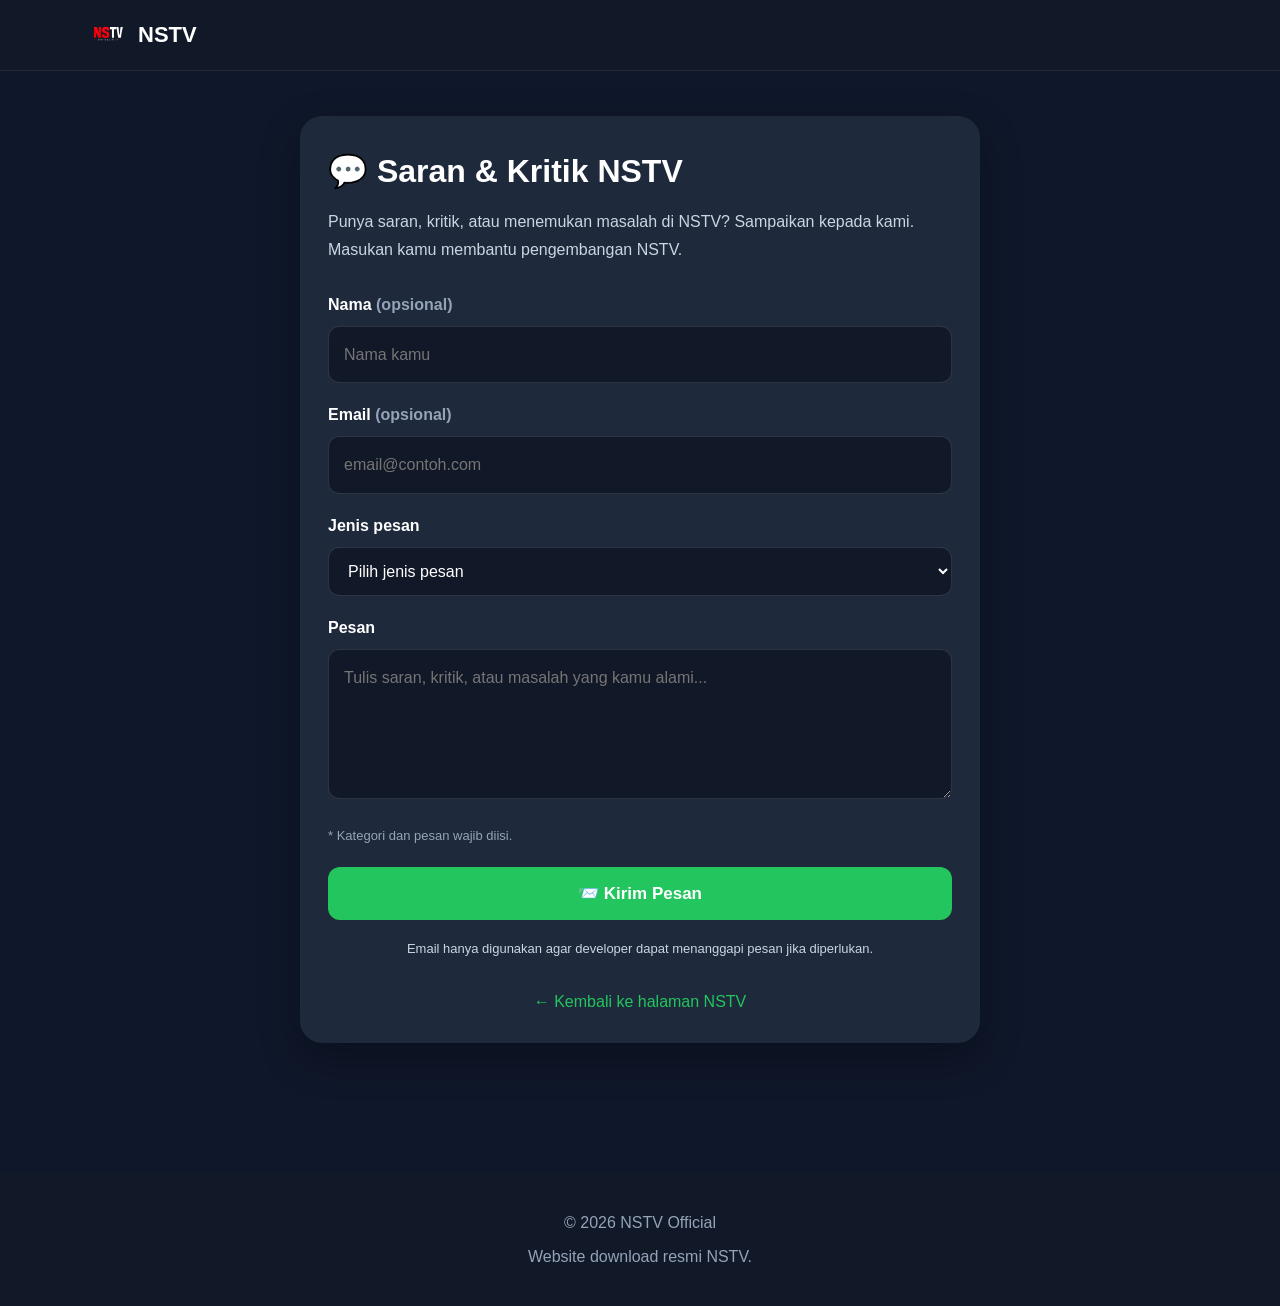
==== feedback.html @ 1d1c7f83 "Add NSTV feedback page with Formspree" ====
<!DOCTYPE html>
<html lang="id">
<head>
    <meta charset="UTF-8">
    <meta name="viewport" content="width=device-width, initial-scale=1.0">
    <title>Saran & Kritik - NSTV Official</title>
    <meta name="description" content="Kirim saran, kritik, atau laporan masalah kepada developer NSTV.">
    <link rel="icon" type="image/png" href="img/logo.png">
    <link rel="stylesheet" href="css/style.css">
    <style>
        .feedback-page{padding:45px 0 70px}.feedback-card{max-width:680px;margin:auto;background:#1e293b;border-radius:22px;padding:28px;box-shadow:0 15px 40px rgba(0,0,0,.3)}
        .feedback-card h1{font-size:32px;margin-bottom:10px}.feedback-card>p{color:#cbd5e1;margin-bottom:28px}.form-group{margin-bottom:18px}.form-group label{display:block;font-weight:bold;margin-bottom:8px}.form-group input,.form-group select,.form-group textarea{width:100%;padding:14px 15px;border:1px solid rgba(255,255,255,.12);border-radius:11px;background:#111827;color:#fff;font:inherit;outline:none}.form-group textarea{min-height:150px;resize:vertical}.form-group input:focus,.form-group select:focus,.form-group textarea:focus{border-color:#22c55e}.required-note{font-size:13px;color:#94a3b8;margin-bottom:20px}.feedback-submit{width:100%;border:0;background:#22c55e;color:#fff;padding:16px;border-radius:12px;font-size:17px;font-weight:bold;cursor:pointer}.feedback-submit:hover{background:#16a34a}.back-link{display:block;text-align:center;margin-top:22px;color:#22c55e;text-decoration:none}.privacy-note{font-size:13px;color:#94a3b8;margin-top:18px;text-align:center}
        @media(max-width:600px){.feedback-page{padding:30px 0 50px}.feedback-card{padding:22px}.feedback-card h1{font-size:28px}}
    </style>
</head>
<body>
<header><div class="container"><nav><a class="logo" href="index.html" style="text-decoration:none;color:#fff"><img src="img/logo.png" alt="NSTV Logo"><span>NSTV</span></a></nav></div></header>
<section class="feedback-page"><div class="container"><div class="feedback-card">
    <h1>💬 Saran & Kritik NSTV</h1>
    <p>Punya saran, kritik, atau menemukan masalah di NSTV? Sampaikan kepada kami. Masukan kamu membantu pengembangan NSTV.</p>
    <form action="https://formspree.io/f/moealabl" method="POST">
        <div class="form-group"><label for="name">Nama <span style="color:#94a3b8">(opsional)</span></label><input id="name" name="name" type="text" placeholder="Nama kamu"></div>
        <div class="form-group"><label for="email">Email <span style="color:#94a3b8">(opsional)</span></label><input id="email" name="email" type="email" placeholder="email@contoh.com"></div>
        <div class="form-group"><label for="category">Jenis pesan</label><select id="category" name="category" required><option value="">Pilih jenis pesan</option><option>Saran</option><option>Kritik</option><option>Laporan masalah</option><option>Masalah streaming</option><option>Lainnya</option></select></div>
        <div class="form-group"><label for="message">Pesan</label><textarea id="message" name="message" placeholder="Tulis saran, kritik, atau masalah yang kamu alami..." required></textarea></div>
        <input type="hidden" name="_subject" value="Saran & Kritik NSTV">
        <p class="required-note">* Kategori dan pesan wajib diisi.</p>
        <button class="feedback-submit" type="submit">📨 Kirim Pesan</button>
    </form>
    <p class="privacy-note">Email hanya digunakan agar developer dapat menanggapi pesan jika diperlukan.</p>
    <a class="back-link" href="index.html">← Kembali ke halaman NSTV</a>
</div></div></section>
<footer><div class="container"><p>© 2026 NSTV Official</p><p>Website download resmi NSTV.</p></div></footer>
</body>
</html>
---- css/style.css ----
/* ===========================
   NSTV Official Website
   style.css
=========================== */

*{
    margin:0;
    padding:0;
    box-sizing:border-box;
}

html{
    scroll-behavior:smooth;
}

body{
    font-family:Arial,Helvetica,sans-serif;
    background:#0f172a;
    color:#ffffff;
    line-height:1.7;
}

/* ===========================
   Container
=========================== */

.container{
    width:90%;
    max-width:1100px;
    margin:auto;
}

/* ===========================
   Header
=========================== */

header{
    position:sticky;
    top:0;
    z-index:1000;
    background:#111827;
    border-bottom:1px solid rgba(255,255,255,.08);
}

nav{
    display:flex;
    justify-content:space-between;
    align-items:center;
    height:70px;
}

.logo{
    display:flex;
    align-items:center;
    gap:12px;
}

.logo img{
    width:42px;
    height:42px;
    border-radius:10px;
}

.logo span{
    font-size:24px;
    font-weight:bold;
}

.menu{
    display:flex;
    gap:25px;
}

.menu a{
    color:#fff;
    text-decoration:none;
    transition:.3s;
}

.menu a:hover{
    color:#22c55e;
}

/* ===========================
   Hero
=========================== */

.hero{
    padding:80px 0;
}

.hero-grid{
    display:grid;
    grid-template-columns:1fr 360px;
    gap:50px;
    align-items:center;
}

.badge{
    display:inline-block;
    padding:8px 18px;
    background:#1e293b;
    border-radius:30px;
    color:#22c55e;
    margin-bottom:20px;
    font-size:14px;
}

.hero h1{
    font-size:58px;
    margin-bottom:20px;
}

.hero p{
    color:#cbd5e1;
    margin-bottom:35px;
}

.hero-buttons{
    display:flex;
    gap:15px;
    flex-wrap:wrap;
}

.btn{
    padding:15px 30px;
    border-radius:10px;
    text-decoration:none;
    font-weight:bold;
    transition:.3s;
}

.btn-primary{
    background:#22c55e;
    color:#fff;
}

.btn-primary:hover{
    background:#16a34a;
}

.btn-outline{
    border:2px solid #22c55e;
    color:#22c55e;
}

.btn-outline:hover{
    background:#22c55e;
    color:#fff;
}

/* ===========================
   Hero Card
=========================== */

.hero-card{

    background:#1e293b;

    padding:35px;

    border-radius:20px;

    text-align:center;

    box-shadow:0 15px 35px rgba(0,0,0,.3);

}

.hero-card img{

    width:120px;

    margin-bottom:20px;

}

.hero-card h2{

    margin-bottom:20px;

}

.hero-card ul{

    list-style:none;

}

.hero-card li{

    padding:8px 0;

    border-bottom:1px solid rgba(255,255,255,.08);

}

/* ===========================
   Stats
=========================== */

.stats{

    padding:70px 0;

}

.stats .container{

    display:grid;

    grid-template-columns:repeat(auto-fit,minmax(180px,1fr));

    gap:20px;

}

.stat{

    background:#1e293b;

    border-radius:18px;

    text-align:center;

    padding:30px;

}

.stat h2{

    color:#22c55e;

    font-size:38px;

}

.stat p{

    color:#cbd5e1;

}

/* ===========================
   Features
=========================== */

.features{

    padding:80px 0;

}

.features h2{

    text-align:center;

    margin-bottom:40px;

}

.feature-grid{

    display:grid;

    grid-template-columns:repeat(auto-fit,minmax(220px,1fr));

    gap:25px;

}

.feature{

    background:#1e293b;

    border-radius:20px;

    padding:30px;

    transition:.3s;

}

.feature:hover{

    transform:translateY(-8px);

}

.feature h3{

    margin-bottom:15px;

}

.feature p{

    color:#cbd5e1;

}

/* ===========================
   Screenshot
=========================== */

.screenshots{

    padding:80px 0;

}

.screenshots h2{

    text-align:center;

    margin-bottom:40px;

}

.screens{

    display:grid;

    grid-template-columns:repeat(auto-fit,minmax(220px,1fr));

    gap:25px;

}

.screens img{

    width:100%;

    border-radius:18px;

    transition:.3s;

}

.screens img:hover{

    transform:scale(1.04);

}

/* ===========================
   Download
=========================== */

.download{

    padding:80px 0;

    text-align:center;

}

.download p{

    margin:20px 0 35px;

    color:#cbd5e1;

}

.download-button{

    display:inline-block;

    background:#22c55e;

    color:#fff;

    text-decoration:none;

    padding:18px 40px;

    border-radius:12px;

    font-size:20px;

    font-weight:bold;

    transition:.3s;

}

.download-button:hover{

    background:#16a34a;

}

/* ===========================
   FAQ
=========================== */

.faq{

    padding:80px 0;

}

.faq h2{

    text-align:center;

    margin-bottom:40px;

}

.faq-item{

    background:#1e293b;

    border-radius:15px;

    padding:25px;

    margin-bottom:20px;

}

.faq-item h3{

    margin-bottom:10px;

}

.faq-item p{

    color:#cbd5e1;

}

/* ===========================
   Footer
=========================== */

footer{

    margin-top:60px;

    padding:30px 0;

    background:#111827;

    text-align:center;

    color:#94a3b8;

}

footer p{

    margin:6px 0;

}

/* ===========================
   Responsive
=========================== */

@media(max-width:900px){

.hero-grid{

grid-template-columns:1fr;

}

.hero{

text-align:center;

}

.hero-buttons{

justify-content:center;

}

.menu{

display:none;

}

.hero h1{

font-size:42px;

}

}

@media(max-width:600px){

.hero{

padding:60px 0;

}

.hero h1{

font-size:34px;

}

.download-button{

width:100%;

}

.btn{

width:100%;

text-align:center;

}

.hero-buttons{

flex-direction:column;

}

}

/* ===== Screenshot Slider ===== */

.slide{
    display:none;
    width:100%;
    border-radius:20px;
}

.slide.active{
    display:block;
}

.slides{
    overflow:hidden;
    border-radius:20px;
    box-shadow:0 15px 35px rgba(0,0,0,.4);
}

.slide{
    width:100%;
    display:none;
}

.slide.active{
    display:block;
}

.nav{
    position:absolute;
    top:50%;
    transform:translateY(-50%);
    width:50px;
    height:50px;
    border:none;
    border-radius:50%;
    background:#22c55e;
    color:#fff;
    cursor:pointer;
    font-size:28px;
    box-shadow:0 8px 20px rgba(0,0,0,.3);
}

.prev{
    left:-25px;
}

.next{
    right:-60px;
}

.nav:hover{
    background:#16a34a;
}

/* ===== Hero Baru ===== */

.hero{
    padding:60px 0;
}

.hero-grid{
    display:grid;
    grid-template-columns:1fr 320px;
    gap:60px;
    align-items:center;
}

.hero-left h1{
    font-size:60px;
    margin:15px 0;
}

.hero-left p{
    color:#cbd5e1;
    margin-bottom:30px;
}

.hero-info{
    display:flex;
    gap:15px;
    margin-bottom:30px;
    flex-wrap:wrap;
}

.hero-info div{
    background:#1e293b;
    padding:15px 22px;
    border-radius:12px;
    text-align:center;
    min-width:90px;
}

.hero-info strong{
    display:block;
    color:#22c55e;
    margin-bottom:5px;
}

.phone{
    width:280px;
    margin:auto;
    background:#111827;
    padding:10px;
    border-radius:35px;
    box-shadow:0 20px 60px rgba(0,0,0,.5);
}

.phone img{
    width:100%;
    border-radius:25px;
    display:block;
}

@media(max-width:900px){

.hero-grid{

grid-template-columns:1fr;

text-align:center;

}

.hero-info{

justify-content:center;

}

}

/* =====================================================
   NSTV - FINAL MOBILE POLISH
   Tambahkan di PALING BAWAH style.css
===================================================== */

/* ---------- Header ---------- */

.logo img {
    width: 36px;
    height: 36px;
    border-radius: 9px;
}

.logo span {
    font-size: 22px;
}

/* ---------- Hero ---------- */

.hero {
    padding: 55px 0 45px;
}

.hero-grid {
    gap: 45px;
}

.hero-left h1 {
    font-size: 58px;
    letter-spacing: -2px;
}

.hero-left p {
    max-width: 560px;
}

.hero-info {
    gap: 12px;
}

.hero-info div {
    min-width: 100px;
    padding: 14px 18px;
}

.phone {
    width: 270px;
}

/* ---------- Download button ---------- */

.download-button {
    box-shadow: 0 10px 30px rgba(34, 197, 94, .20);
}

/* ---------- Screenshot section ---------- */

.screenshots {
    padding: 55px 0 70px;
}

.screenshots h2 {
    margin-bottom: 28px;
}

.slider {
    width: min(240px, 68vw);
}

.slides {
    overflow: hidden;
    border-radius: 22px;
    background: #111827;
    box-shadow: 0 15px 40px rgba(0, 0, 0, .35);
}

.slide {
    width: 100%;
    height: auto;
    display: none;
    border-radius: 22px;
}

.slide.active {
    display: block;
}

/* ---------- Slider arrows ---------- */

.nav {
    position: absolute;
    top: 50%;
    transform: translateY(-50%);
    width: 42px;
    height: 42px;
    border: 0;
    border-radius: 50%;
    background: #22c55e;
    color: #fff;
    cursor: pointer;
    font-size: 24px;
    line-height: 42px;
    padding: 0;
    z-index: 5;
    box-shadow: 0 5px 18px rgba(0, 0, 0, .35);
}

.nav:hover {
    background: #16a34a;
    transform: translateY(-50%) scale(1.05);
}

.prev {
    left: -20px;
}

.next {
    right: -20px;
}

/* ---------- Download section ---------- */

.download {
    padding: 65px 0 75px;
}

.download h2 {
    font-size: 30px;
}

.download p {
    max-width: 600px;
    margin: 15px auto 30px;
}

/* ---------- Mobile ---------- */

@media (max-width: 600px) {

    .container {
        width: 88%;
    }

    /* Header */

    nav {
        height: 64px;
    }

    .logo img {
        width: 32px;
        height: 32px;
        border-radius: 8px;
    }

    .logo span {
        font-size: 20px;
    }

    /* Hero */

    .hero {
        padding: 48px 0 35px;
    }

    .hero-grid {
        gap: 40px;
    }

    .hero-left h1 {
        font-size: 52px;
        margin: 14px 0;
    }

    .hero-left p {
        font-size: 16px;
        line-height: 1.7;
    }

    .hero-info {
        display: grid;
        grid-template-columns: repeat(3, 1fr);
        gap: 9px;
        width: 100%;
    }

    .hero-info div {
        min-width: 0;
        padding: 13px 7px;
        border-radius: 14px;
    }

    .hero-info strong {
        font-size: 14px;
    }

    .hero-info span {
        font-size: 14px;
    }

    .hero-right {
        margin-top: 5px;
    }

    .phone {
        width: min(250px, 72vw);
    }

    /* Download button */

    .download-button {
        width: 100%;
        padding: 17px 20px;
        font-size: 18px;
    }

    /* Screenshot */

    .screenshots {
        padding: 45px 0 55px;
    }

    .screenshots h2 {
        font-size: 25px;
        margin-bottom: 22px;
    }

    .slider {
    width: min(240px, 68vw);
   }

    .slides {
        border-radius: 19px;
    }

    .slide {
        border-radius: 19px;
    }

    .nav {
        width: 40px;
        height: 40px;
        line-height: 40px;
        font-size: 21px;
    }

    .prev {
        left: -17px;
    }

    .next {
        right: -17px;
    }

    /* Download section */

    .download {
        padding: 55px 0 65px;
    }

    .download h2 {
        font-size: 27px;
    }

    .download p {
        font-size: 15px;
        line-height: 1.7;
    }

    /* Footer */

    footer {
        padding: 28px 0;
        font-size: 14px;
    }
}

/* ---------- Very small phones ---------- */

@media (max-width: 380px) {

    .hero-left h1 {
        font-size: 46px;
    }

    .hero-info div {
        padding: 11px 5px;
    }

    .hero-info strong,
    .hero-info span {
        font-size: 12px;
    }

    .phone {
        width: 230px;
    }

    .slider {
    width: 220px;
   }

    .nav {
        width: 36px;
        height: 36px;
        line-height: 36px;
        font-size: 19px;
    }

    .prev {
        left: -15px;
    }

    .next {
        right: -15px;
    }
}

/* ===== Perbaikan gambar logo pada Download ===== */

.download img {
    display: block;
    width: 180px !important;
    height: auto !important;
    max-width: 55vw !important;
    margin: 25px auto !important;
    border-radius: 20px;
    object-fit: contain;
}

/* Tampilan HP */
@media (max-width: 600px) {

    .download img {
        width: 150px !important;
        max-width: 45vw !important;
        margin: 20px auto !important;
    }

}

/* =====================================================
   NSTV - PANDUAN DOWNLOAD & INSTAL
===================================================== */

.install-guide {
    padding: 70px 0 80px;
}

.guide-header {
    text-align: center;
    max-width: 650px;
    margin: 0 auto 35px;
}

.guide-badge {
    display: inline-block;
    padding: 8px 18px;
    border-radius: 30px;
    background: #1e293b;
    color: #22c55e;
    font-size: 14px;
    margin-bottom: 15px;
}

.guide-header h2 {
    margin: 0 0 15px;
    font-size: 32px;
}

.guide-header p {
    margin: 0;
    color: #cbd5e1;
    line-height: 1.7;
}

/* ---------- Accordion ---------- */

.guide-box {
    max-width: 720px;
    margin: auto;
}

.guide-box details {
    background: #172338;
    border: 1px solid rgba(255,255,255,.05);
    border-radius: 16px;
    margin-bottom: 12px;
    overflow: hidden;
}

.guide-box summary {
    display: flex;
    align-items: center;
    gap: 14px;
    padding: 18px 20px;
    cursor: pointer;
    list-style: none;
    font-weight: 600;
    color: #fff;
}

.guide-box summary::-webkit-details-marker {
    display: none;
}

.guide-box summary::after {
    content: "+";
    margin-left: auto;
    font-size: 24px;
    color: #22c55e;
}

.guide-box details[open] summary::after {
    content: "−";
}

.step-number {
    display: flex;
    align-items: center;
    justify-content: center;
    flex-shrink: 0;

    width: 34px;
    height: 34px;

    border-radius: 50%;

    background: #22c55e;
    color: #fff;

    font-size: 15px;
    font-weight: bold;
}

.guide-content {
    padding: 0 20px 20px 68px;
    color: #cbd5e1;
    line-height: 1.7;
}

.guide-content p {
    margin: 0 0 12px;
}

.guide-content p:last-child {
    margin-bottom: 0;
}

.guide-content strong {
    color: #fff;
}

/* ---------- Security note ---------- */

.security-note {
    display: flex;
    align-items: flex-start;
    gap: 15px;

    max-width: 720px;

    margin: 25px auto 0;
    padding: 20px;

    background: rgba(30,41,59,.65);

    border: 1px solid rgba(34,197,94,.15);

    border-radius: 16px;
}

.security-icon {
    font-size: 28px;
    line-height: 1;
}

.security-note strong {
    color: #22c55e;
}

.security-note p {
    margin: 8px 0 0;
    color: #cbd5e1;
    line-height: 1.7;
    font-size: 14px;
}

/* ---------- Mobile ---------- */

@media (max-width: 600px) {

    .install-guide {
        padding: 55px 0 65px;
    }

    .guide-header h2 {
        font-size: 27px;
    }

    .guide-header p {
        font-size: 15px;
    }

    .guide-box summary {
        padding: 16px;
        font-size: 15px;
    }

    .step-number {
        width: 32px;
        height: 32px;
        font-size: 14px;
    }

    .guide-content {
        padding: 0 16px 18px 62px;
        font-size: 14px;
    }

    .security-note {
        padding: 17px;
    }

    .security-note p {
        font-size: 13px;
    }

}
/* =========================================
   NSTV - LATEST RELEASE
========================================= */

.latest-release-section {
    width: 100%;
    max-width: 850px;
    margin: 70px auto 40px;
    padding: 0 20px;
    text-align: center;
    box-sizing: border-box;
}

.latest-release-title {
    margin-bottom: 12px;
}

.latest-release-title span {
    font-size: 32px;
    font-weight: 700;
    color: #ffffff;
}

.latest-release-description {
    margin: 0 auto 25px;
    max-width: 600px;
    color: #cbd5e1;
    font-size: 16px;
    line-height: 1.7;
}

/* Kotak release dari JavaScript */

#latest-download {
    width: 100%;
    max-width: 620px;
    margin: 0 auto;
}

/* Override tampilan kotak release */

#latest-download > div {
    margin-top: 20px !important;
    padding: 28px 22px !important;
    border-radius: 22px !important;
    background: #172338 !important;
    border: 1px solid rgba(34, 197, 94, 0.15) !important;
    box-shadow: 0 15px 40px rgba(0, 0, 0, 0.18);
}

/* Badge versi */

#latest-download > div > div:first-child {
    display: inline-block !important;
    padding: 7px 16px !important;
    border-radius: 30px !important;
    background: #202e44 !important;
    color: #22c55e !important;
    font-size: 14px !important;
    font-weight: 600 !important;
}

/* Nama versi */

#latest-download h3 {
    margin: 12px 0 8px !important;
    color: #ffffff !important;
    font-size: 25px !important;
}

/* Nama file */

#latest-download h3 + p {
    color: #aebbd0 !important;
    font-size: 14px !important;
    word-break: break-word;
}

/* Statistik download */

#latest-download p:last-of-type {
    color: #22c55e !important;
    margin: 10px 0 20px !important;
}

/* Tombol download */

.latest-download-button {
    display: inline-flex !important;
    align-items: center;
    justify-content: center;

    min-width: 240px;
    padding: 15px 28px !important;

    border-radius: 12px !important;

    background: #22c55e !important;
    color: #ffffff !important;

    font-size: 16px !important;
    font-weight: 700 !important;

    text-decoration: none !important;

    transition:
        transform 0.2s ease,
        background 0.2s ease,
        box-shadow 0.2s ease;
}

.latest-download-button:hover {
    background: #16a34a !important;
    transform: translateY(-2px);
    box-shadow: 0 8px 25px rgba(34, 197, 94, 0.25);
}

.latest-download-button:active {
    transform: translateY(0);
}


/* =========================================
   MOBILE
========================================= */

@media (max-width: 600px) {

    .latest-release-section {
        margin-top: 50px;
        padding: 0 15px;
    }

    .latest-release-title span {
        font-size: 26px;
    }

    .latest-release-description {
        font-size: 14px;
        line-height: 1.6;
    }

    #latest-download > div {
        padding: 24px 16px !important;
        border-radius: 18px !important;
    }

    #latest-download h3 {
        font-size: 22px !important;
    }

    .latest-download-button {
        width: 100%;
        min-width: 0;
        box-sizing: border-box;
    }
}

/* =====================================================
   NSTV - PERBAIKAN LAYOUT DESKTOP
   Menyeimbangkan ruang kiri dan kanan
===================================================== */

@media (min-width: 901px) {

    .hero {
        padding: 70px 0 55px;
    }

    .hero-grid {
        grid-template-columns: 1fr 1fr;
        gap: 50px;
        align-items: center;
    }

    .hero-left {
        padding-right: 20px;
    }

    .hero-left h1 {
        font-size: 58px;
        margin-bottom: 18px;
    }

    .hero-left p {
        max-width: 560px;
        font-size: 17px;
    }

    .hero-info {
        gap: 12px;
    }

    .hero-info div {
        min-width: 100px;
    }

    .hero-right {
        display: flex;
        justify-content: center;
        align-items: center;
    }

    .phone {
        width: 280px;
    }

    /* Pastikan Download Versi Terbaru
       tidak hanya menempati kolom kanan */
    .latest-release-section {
        grid-column: 1 / -1;
        width: 100%;
        max-width: 850px;
        margin: 50px auto 40px;
    }
}


/* =====================================================
   NSTV - DESKTOP AGAR TIDAK TERLALU KOSONG
===================================================== */

@media (min-width: 901px) {

    .hero-left {
        min-height: 360px;
        display: flex;
        flex-direction: column;
        justify-content: center;
    }

    .hero-right {
        min-height: 360px;
    }

}


/* =====================================================
   MOBILE - JANGAN UBAH TAMPILAN YANG SUDAH BAGUS
===================================================== */

@media (max-width: 900px) {

    .latest-release-section {
        grid-column: auto;
    }

}

/* =====================================================
   NSTV - HERO MODERN + PHONE MOCKUP
===================================================== */

@media (min-width: 901px) {

    .hero {
        padding: 55px 0 45px;
    }

    .hero-grid {
        display: grid;
        grid-template-columns: minmax(0, 1fr) 360px;
        gap: 55px;
        align-items: center;
    }

    .hero-left {
        min-height: auto;
        padding-right: 10px;
        display: flex;
        flex-direction: column;
        justify-content: center;
    }

    .hero-left h1 {
        font-size: 58px;
        margin: 8px 0 18px;
        line-height: 1.1;
    }

    .hero-left p {
        max-width: 560px;
        margin-bottom: 25px;
        font-size: 17px;
        color: #cbd5e1;
    }

    .hero-info {
        display: flex;
        gap: 12px;
        margin-bottom: 25px;
    }

    .hero-info div {
        min-width: 105px;
        padding: 14px 18px;
        border-radius: 14px;
        background: #1e293b;
        text-align: center;
    }

    .hero-info strong {
        display: block;
        color: #22c55e;
        margin-bottom: 4px;
    }

    .hero-info span {
        color: #fff;
    }

    .hero-left > .download-button {
        width: fit-content;
        min-width: 220px;
    }

    /* =========================
       PHONE MOCKUP
    ========================= */

    .hero-right {
        display: flex;
        justify-content: center;
        align-items: center;
        min-height: auto;
    }

    .phone {
        position: relative;
        width: 285px;
        padding: 10px;
        background: #050b16;
        border: 2px solid #26344a;
        border-radius: 38px;
        box-shadow:
            0 25px 60px rgba(0, 0, 0, .45),
            0 0 35px rgba(34, 197, 94, .08);
    }

    .phone img {
        display: block;
        width: 100%;
        height: auto;
        border-radius: 29px;
        object-fit: cover;
    }

    /* Speaker / kamera bagian atas HP */
    .phone::before {
        content: "";
        position: absolute;
        top: 17px;
        left: 50%;
        transform: translateX(-50%);
        width: 65px;
        height: 6px;
        background: #050505;
        border-radius: 20px;
        z-index: 5;
        opacity: .9;
    }

    /* Tombol/home indicator */
    .phone::after {
        content: "";
        position: absolute;
        bottom: 17px;
        left: 50%;
        transform: translateX(-50%);
        width: 75px;
        height: 4px;
        background: rgba(255,255,255,.85);
        border-radius: 10px;
        z-index: 5;
    }

    /* Jangan tampilkan elemen kosong */
    .phone-speaker,
    .phone-home {
        display: none;
    }

    /* Download terbaru jangan membuat hero terlalu panjang */
    .latest-release-section {
        margin-top: 30px;
        margin-bottom: 0;
    }

    .latest-release-title span {
        font-size: 24px;
    }

}


/* =====================================================
   MOBILE
===================================================== */

@media (max-width: 900px) {

    .hero {
        padding: 45px 0 35px;
    }

    .hero-grid {
        display: grid;
        grid-template-columns: 1fr;
        gap: 35px;
        text-align: center;
    }

    .hero-left {
        min-height: auto;
        display: flex;
        flex-direction: column;
        align-items: center;
    }

    .hero-left h1 {
        font-size: 46px;
        margin: 8px 0 15px;
    }

    .hero-left p {
        max-width: 560px;
        margin-bottom: 25px;
    }

    .hero-info {
        justify-content: center;
        width: 100%;
        margin-bottom: 25px;
    }

    .hero-left > .download-button {
        width: min(100%, 360px);
    }

    .hero-right {
        order: 2;
        display: flex;
        justify-content: center;
    }

    .phone {
        width: min(260px, 72vw);
    }

    .latest-release-section {
        width: 100%;
        margin-top: 30px;
        padding: 0;
    }

}


/* =====================================================
   HP KECIL
===================================================== */

@media (max-width: 600px) {

    .hero {
        padding: 35px 0 30px;
    }

    .hero-grid {
        gap: 30px;
    }

    .hero-left h1 {
        font-size: 42px;
    }

    .hero-left p {
        font-size: 15px;
    }

    .hero-info {
        display: grid;
        grid-template-columns: repeat(3, 1fr);
        gap: 8px;
    }

    .hero-info div {
        min-width: 0;
        padding: 12px 6px;
    }

    .hero-info strong,
    .hero-info span {
        font-size: 13px;
    }

    .phone {
        width: min(240px, 68vw);
        border-radius: 32px;
    }

    .phone img {
        border-radius: 24px;
    }

}

/* =====================================================
   SCREENSHOT APLIKASI - CENTER
===================================================== */

.screenshots {
    width: 100%;
    overflow: hidden;
}

.screenshots .container {
    width: 100%;
    max-width: 1200px;
    margin: 0 auto;
}

.screenshots h2 {
    text-align: center;
    margin-bottom: 35px;
}

.screenshots .slider {
    width: 100%;
    display: flex;
    align-items: center;
    justify-content: center;
    gap: 25px;
    position: relative;
}

.screenshots .slides {
    width: 100%;
    max-width: 900px;
    display: flex;
    justify-content: center;
    align-items: center;
    overflow: hidden;
}

.screenshots .slide {
    display: none;
    width: auto;
    max-width: 280px;
    max-height: 560px;
    object-fit: contain;
    border-radius: 25px;
    box-shadow: 0 20px 50px rgba(0, 0, 0, .35);
}

.screenshots .slide.active {
    display: block;
}

/* Tombol kiri kanan */
.screenshots .nav {
    position: relative;
    flex-shrink: 0;
    width: 48px;
    height: 48px;
    border: none;
    border-radius: 50%;
    background: #22c55e;
    color: white;
    font-size: 22px;
    cursor: pointer;
    z-index: 5;
}

.screenshots .nav:hover {
    transform: scale(1.08);
}


/* =====================================================
   HERO - NSTV + HP
===================================================== */

@media (min-width: 901px) {

    .hero {
        padding: 55px 0 60px;
    }

    .hero-grid {
        display: grid;
        grid-template-columns: 1fr 380px;
        gap: 70px;
        align-items: center;
    }

    .hero-left {
        min-height: auto;
        display: flex;
        flex-direction: column;
        justify-content: center;
    }

    .hero-left h1 {
        font-size: 64px;
        line-height: 1;
        margin: 0 0 20px;
    }

    .hero-left p {
        max-width: 600px;
        margin: 0 0 25px;
        font-size: 17px;
        line-height: 1.7;
    }

    .hero-info {
        display: flex;
        gap: 12px;
        margin-bottom: 25px;
    }

    .hero-info > div {
        min-width: 105px;
        padding: 14px 18px;
        border-radius: 14px;
        background: #1e293b;
        text-align: center;
    }

    .hero-info strong {
        display: block;
        color: #22c55e;
        margin-bottom: 8px;
    }

    .hero-info span {
        color: white;
    }

    .hero-right {
        display: flex;
        justify-content: center;
        align-items: center;
    }

    /* Bingkai HP */
    .phone {
        width: 285px;
        padding: 9px;
        background: #050b16;
        border: 2px solid #26344a;
        border-radius: 38px;
        box-shadow:
            0 25px 60px rgba(0, 0, 0, .45),
            0 0 35px rgba(34, 197, 94, .08);
        position: relative;
    }

    .phone img {
        display: block;
        width: 100%;
        height: auto;
        border-radius: 29px;
    }

    /* speaker HP */
    .phone::before {
        content: "";
        position: absolute;
        top: 16px;
        left: 50%;
        transform: translateX(-50%);
        width: 60px;
        height: 5px;
        border-radius: 10px;
        background: #000;
        z-index: 3;
    }

    /* garis bawah HP */
    .phone::after {
        content: "";
        position: absolute;
        bottom: 15px;
        left: 50%;
        transform: translateX(-50%);
        width: 70px;
        height: 4px;
        border-radius: 10px;
        background: rgba(255,255,255,.8);
        z-index: 3;
    }

}


/* =====================================================
   MOBILE
===================================================== */

@media (max-width: 900px) {

    .hero {
        padding: 40px 0 45px;
    }

    .hero-grid {
        display: flex;
        flex-direction: column;
        gap: 35px;
        align-items: center;
        text-align: center;
    }

    .hero-left {
        width: 100%;
        display: flex;
        flex-direction: column;
        align-items: center;
    }

    .hero-left h1 {
        font-size: 48px;
        margin-bottom: 15px;
    }

    .hero-left p {
        max-width: 500px;
        line-height: 1.6;
    }

    .hero-info {
        justify-content: center;
        width: 100%;
    }

    .hero-right {
        display: flex;
        justify-content: center;
        width: 100%;
    }

    .phone {
        width: min(260px, 70vw);
    }

    .phone img {
        width: 100%;
        display: block;
        border-radius: 25px;
    }

    /* Screenshot tetap benar-benar di tengah */
    .screenshots .slider {
        gap: 10px;
    }

    .screenshots .slides {
        max-width: 75vw;
    }

    .screenshots .slide {
        max-width: 240px;
        max-height: 500px;
    }

    .screenshots .nav {
        width: 42px;
        height: 42px;
        font-size: 18px;
    }

}


/* =====================================================
   HP KECIL
===================================================== */

@media (max-width: 600px) {

    .hero-left h1 {
        font-size: 42px;
    }

    .hero-info {
        display: grid;
        grid-template-columns: repeat(3, 1fr);
        gap: 8px;
    }

    .hero-info > div {
        min-width: 0;
        padding: 12px 6px;
    }

    .hero-info strong,
    .hero-info span {
        font-size: 13px;
    }

    .phone {
        width: 230px;
    }

    .screenshots .slide {
        max-width: 210px;
    }

}

/* =========================================
   FIX SCREENSHOT AGAR BENAR-BENAR DI TENGAH
========================================= */

.screenshots .slider {
    width: 100% !important;
    display: flex !important;
    justify-content: center !important;
    align-items: center !important;
}

.screenshots .slides {
    width: 100% !important;
    max-width: 900px !important;

    display: flex !important;
    justify-content: center !important;
    align-items: center !important;

    margin: 0 auto !important;
}

.screenshots .slide {
    margin: 0 auto !important;
}

/* Tombol kiri dan kanan */
.screenshots .nav {
    flex-shrink: 0 !important;
}
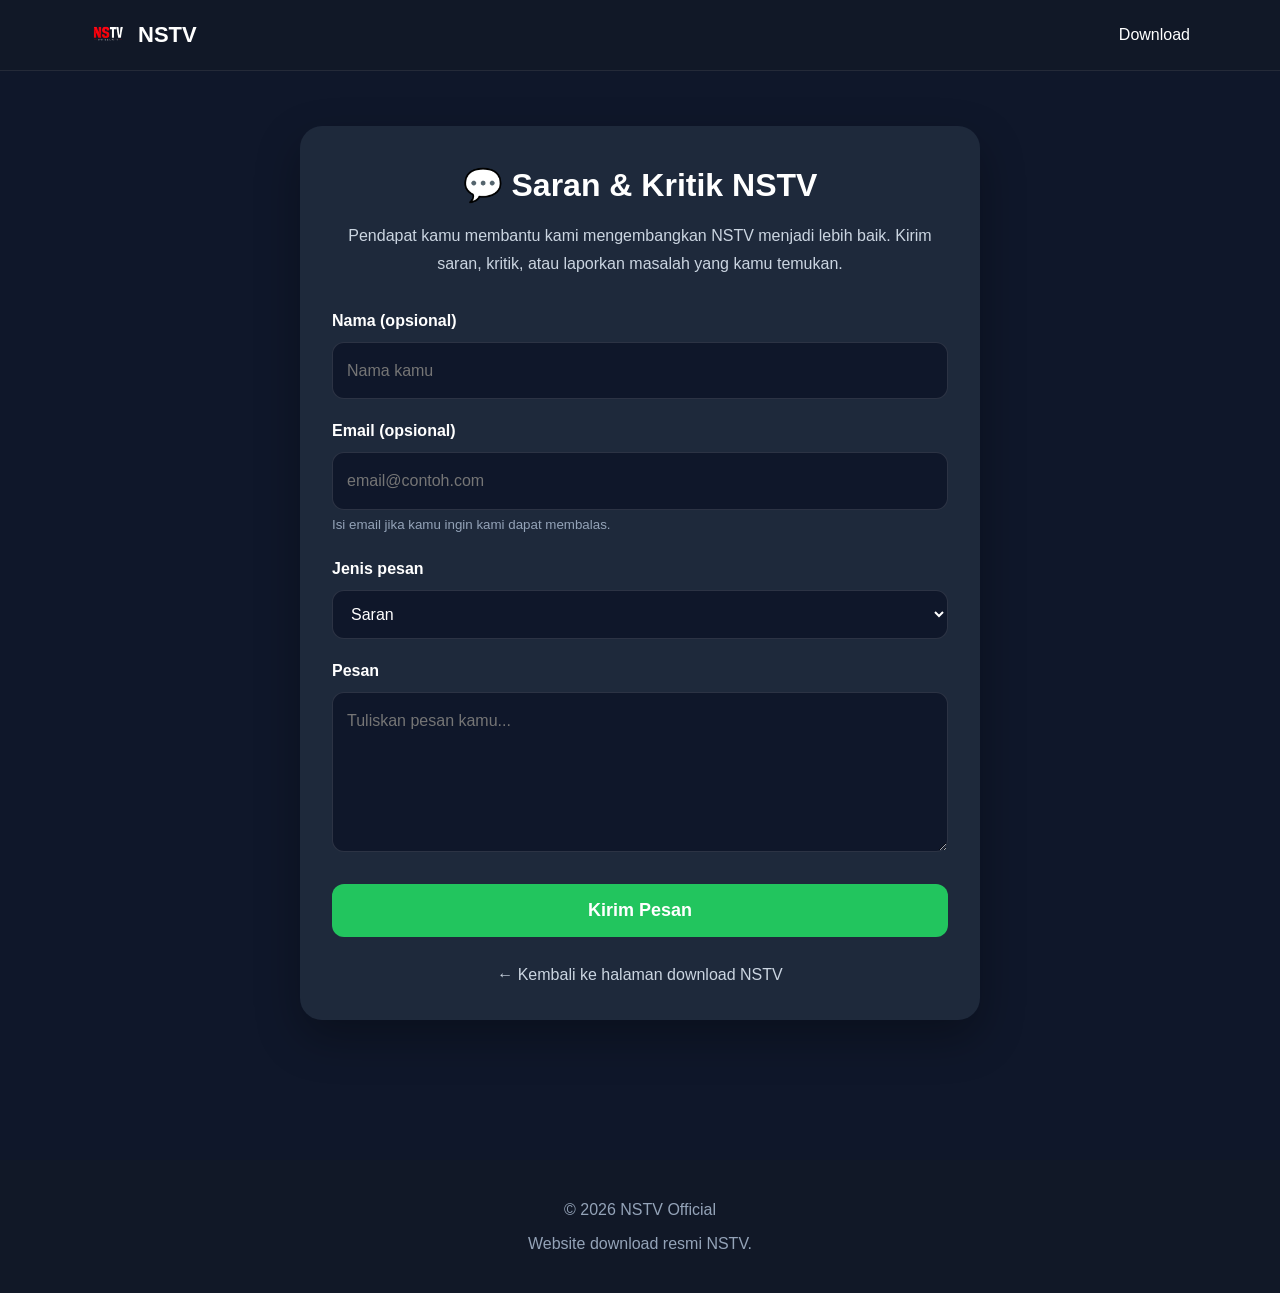
==== commit 1440320c: "Add NSTV user feedback page" ====
--- a/feedback.html
+++ b/feedback.html
@@ -1,35 +1 @@
-<!DOCTYPE html>
-<html lang="id">
-<head>
-    <meta charset="UTF-8">
-    <meta name="viewport" content="width=device-width, initial-scale=1.0">
-    <title>Saran & Kritik - NSTV Official</title>
-    <meta name="description" content="Kirim saran, kritik, atau laporan masalah kepada developer NSTV.">
-    <link rel="icon" type="image/png" href="img/logo.png">
-    <link rel="stylesheet" href="css/style.css">
-    <style>
-        .feedback-page{padding:45px 0 70px}.feedback-card{max-width:680px;margin:auto;background:#1e293b;border-radius:22px;padding:28px;box-shadow:0 15px 40px rgba(0,0,0,.3)}
-        .feedback-card h1{font-size:32px;margin-bottom:10px}.feedback-card>p{color:#cbd5e1;margin-bottom:28px}.form-group{margin-bottom:18px}.form-group label{display:block;font-weight:bold;margin-bottom:8px}.form-group input,.form-group select,.form-group textarea{width:100%;padding:14px 15px;border:1px solid rgba(255,255,255,.12);border-radius:11px;background:#111827;color:#fff;font:inherit;outline:none}.form-group textarea{min-height:150px;resize:vertical}.form-group input:focus,.form-group select:focus,.form-group textarea:focus{border-color:#22c55e}.required-note{font-size:13px;color:#94a3b8;margin-bottom:20px}.feedback-submit{width:100%;border:0;background:#22c55e;color:#fff;padding:16px;border-radius:12px;font-size:17px;font-weight:bold;cursor:pointer}.feedback-submit:hover{background:#16a34a}.back-link{display:block;text-align:center;margin-top:22px;color:#22c55e;text-decoration:none}.privacy-note{font-size:13px;color:#94a3b8;margin-top:18px;text-align:center}
-        @media(max-width:600px){.feedback-page{padding:30px 0 50px}.feedback-card{padding:22px}.feedback-card h1{font-size:28px}}
-    </style>
-</head>
-<body>
-<header><div class="container"><nav><a class="logo" href="index.html" style="text-decoration:none;color:#fff"><img src="img/logo.png" alt="NSTV Logo"><span>NSTV</span></a></nav></div></header>
-<section class="feedback-page"><div class="container"><div class="feedback-card">
-    <h1>💬 Saran & Kritik NSTV</h1>
-    <p>Punya saran, kritik, atau menemukan masalah di NSTV? Sampaikan kepada kami. Masukan kamu membantu pengembangan NSTV.</p>
-    <form action="https://formspree.io/f/moealabl" method="POST">
-        <div class="form-group"><label for="name">Nama <span style="color:#94a3b8">(opsional)</span></label><input id="name" name="name" type="text" placeholder="Nama kamu"></div>
-        <div class="form-group"><label for="email">Email <span style="color:#94a3b8">(opsional)</span></label><input id="email" name="email" type="email" placeholder="email@contoh.com"></div>
-        <div class="form-group"><label for="category">Jenis pesan</label><select id="category" name="category" required><option value="">Pilih jenis pesan</option><option>Saran</option><option>Kritik</option><option>Laporan masalah</option><option>Masalah streaming</option><option>Lainnya</option></select></div>
-        <div class="form-group"><label for="message">Pesan</label><textarea id="message" name="message" placeholder="Tulis saran, kritik, atau masalah yang kamu alami..." required></textarea></div>
-        <input type="hidden" name="_subject" value="Saran & Kritik NSTV">
-        <p class="required-note">* Kategori dan pesan wajib diisi.</p>
-        <button class="feedback-submit" type="submit">📨 Kirim Pesan</button>
-    </form>
-    <p class="privacy-note">Email hanya digunakan agar developer dapat menanggapi pesan jika diperlukan.</p>
-    <a class="back-link" href="index.html">← Kembali ke halaman NSTV</a>
-</div></div></section>
-<footer><div class="container"><p>© 2026 NSTV Official</p><p>Website download resmi NSTV.</p></div></footer>
-</body>
-</html>
+<!doctype html><html lang="id"><head><meta charset="utf-8"><meta name="viewport" content="width=device-width,initial-scale=1"><title>Saran & Kritik - NSTV</title><link rel="icon" href="img/logo.png"><link rel="stylesheet" href="css/style.css"><style>.feedback-page{padding:55px 0 80px;min-height:70vh}.feedback-card{max-width:680px;margin:auto;background:#1e293b;border-radius:22px;padding:32px;box-shadow:0 18px 45px rgba(0,0,0,.3)}.feedback-card h1{text-align:center;margin-bottom:10px}.intro{text-align:center;color:#cbd5e1;margin-bottom:30px}.feedback-form label{display:block;font-weight:bold;margin:18px 0 8px}.feedback-form input,.feedback-form select,.feedback-form textarea{width:100%;padding:14px;border:1px solid rgba(255,255,255,.12);border-radius:12px;background:#0f172a;color:#fff;font:inherit}.feedback-form textarea{min-height:160px;resize:vertical}.feedback-form small{color:#94a3b8}.submit{width:100%;border:0;margin-top:24px;cursor:pointer;background:#22c55e;color:#fff;padding:16px;border-radius:12px;font-size:18px;font-weight:bold}.submit:disabled{opacity:.6}.msg{display:none;margin-top:18px;padding:15px;border-radius:12px;text-align:center}.ok{display:block;background:rgba(34,197,94,.12);color:#86efac}.err{display:block;background:rgba(239,68,68,.12);color:#fca5a5}.back{display:block;text-align:center;color:#cbd5e1;text-decoration:none;margin-top:24px}@media(max-width:600px){.feedback-page{padding:35px 0 55px}.feedback-card{padding:24px 18px}}</style></head><body><header><div class="container"><nav><a href="index.html" class="logo" style="text-decoration:none;color:#fff"><img src="img/logo.png" alt="NSTV"><span>NSTV</span></a><div class="menu"><a href="index.html#download">Download</a></div></nav></div></header><main class="feedback-page"><div class="container"><div class="feedback-card"><h1>💬 Saran & Kritik NSTV</h1><p class="intro">Pendapat kamu membantu kami mengembangkan NSTV menjadi lebih baik. Kirim saran, kritik, atau laporkan masalah yang kamu temukan.</p><form id="feedback-form" class="feedback-form" action="https://formspree.io/f/moealabl" method="POST"><label for="name">Nama (opsional)</label><input id="name" name="name" maxlength="80" placeholder="Nama kamu"><label for="email">Email (opsional)</label><input id="email" name="email" type="email" maxlength="120" placeholder="email@contoh.com"><small>Isi email jika kamu ingin kami dapat membalas.</small><label for="category">Jenis pesan</label><select id="category" name="category" required><option>Saran</option><option>Kritik</option><option>Laporan masalah</option><option>Masalah streaming</option><option>Lainnya</option></select><label for="message">Pesan</label><textarea id="message" name="message" maxlength="3000" required placeholder="Tuliskan pesan kamu..."></textarea><input type="hidden" name="_subject" value="Saran & Kritik NSTV"><input type="text" name="_gotcha" tabindex="-1" autocomplete="off" style="position:absolute;left:-9999px"><button id="submit" class="submit" type="submit">Kirim Pesan</button><div id="msg" class="msg" role="status"></div></form><a class="back" href="index.html">← Kembali ke halaman download NSTV</a></div></div></main><footer><div class="container"><p>© 2026 NSTV Official</p><p>Website download resmi NSTV.</p></div></footer><script>document.getElementById('feedback-form').addEventListener('submit',async e=>{e.preventDefault();const f=e.currentTarget,b=document.getElementById('submit'),m=document.getElementById('msg');b.disabled=true;b.textContent='Mengirim...';m.className='msg';try{const r=await fetch(f.action,{method:'POST',body:new FormData(f),headers:{Accept:'application/json'}});if(!r.ok)throw 0;f.reset();m.className='msg ok';m.textContent='Terima kasih! Pesan kamu sudah berhasil dikirim. ❤️'}catch(x){m.className='msg err';m.textContent='Maaf, pesan belum terkirim. Silakan coba lagi.'}finally{b.disabled=false;b.textContent='Kirim Pesan'}});</script></body></html>
